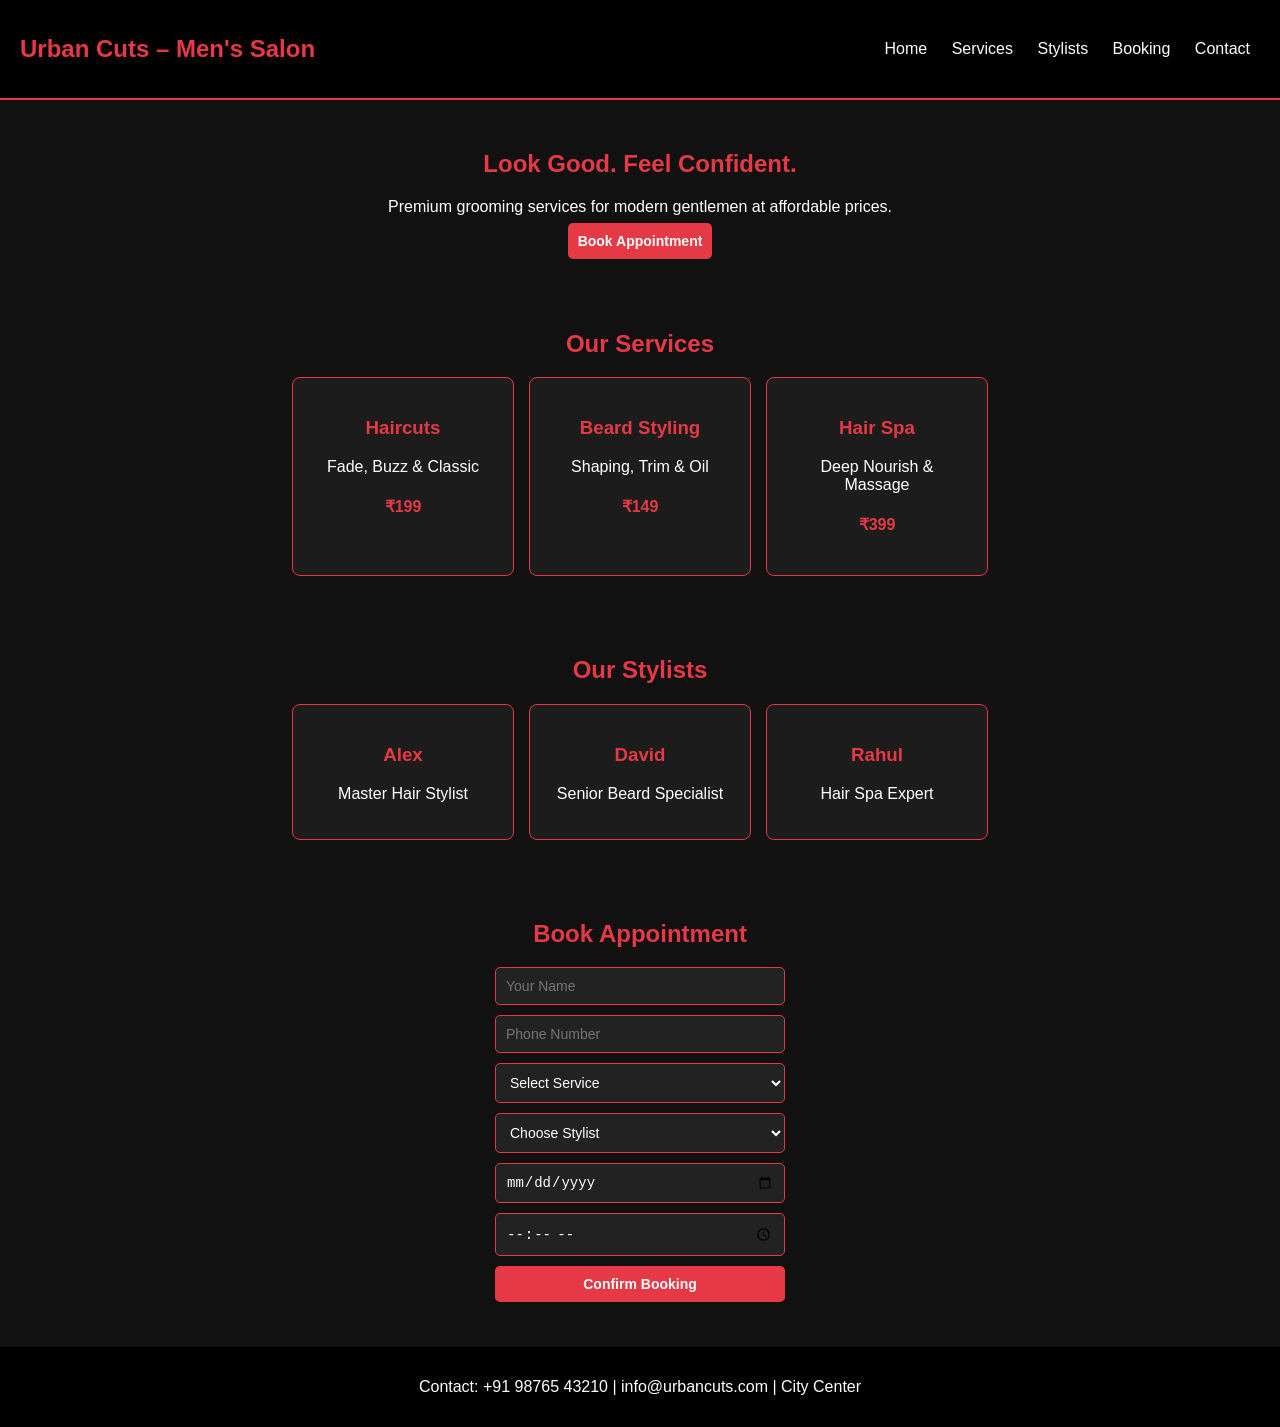
==== index.html @ 26adf1b4 "Urban Cuts - Men's Salon website" ====
<!DOCTYPE html>
<html lang="en">
<head>
  <meta charset="UTF-8">
  <meta name="viewport" content="width=device-width, initial-scale=1.0">
  <title>Urban Cuts – Men's Salon</title>
  <link rel="stylesheet" href="style.css">
</head>
<body>
  <header>
    <h2>Urban Cuts – Men's Salon</h2>
    <nav>
      <a href="#home">Home</a>
      <a href="#services">Services</a>
      <a href="#stylists">Stylists</a>
      <a href="#booking">Booking</a>
      <a href="#contact">Contact</a>
    </nav>
  </header>
  <main>
    <section id="home">
      <h1>Look Good. Feel Confident.</h1>
      <p>Premium grooming services for modern gentlemen at affordable prices.</p>
      <a href="#booking" class="btn">Book Appointment</a>
    </section>
    <section id="services">
      <h2>Our Services</h2>
      <div class="card-container">
        <div class="card">
          <h3>Haircuts</h3>
          <p>Fade, Buzz & Classic</p>
          <h4 class="price">₹199</h4>
        </div>
        <div class="card">
          <h3>Beard Styling</h3>
          <p>Shaping, Trim & Oil</p>
          <h4 class="price">₹149</h4>
        </div>
        <div class="card">
          <h3>Hair Spa</h3>
          <p>Deep Nourish & Massage</p>
          <h4 class="price">₹399</h4>
        </div>
      </div>
    </section>
    <section id="stylists">
      <h2>Our Stylists</h2>
      <div class="card-container">
        <div class="card">
          <h3>Alex</h3>
          <p>Master Hair Stylist</p>
        </div>
        <div class="card">
          <h3>David</h3>
          <p>Senior Beard Specialist</p>
        </div>
        <div class="card">
          <h3>Rahul</h3>
          <p>Hair Spa Expert</p>
        </div>
      </div>
    </section>
    <section id="booking">
      <h2>Book Appointment</h2>
      <form id="appointmentForm">
        <input type="text" id="custName" placeholder="Your Name">
        <input type="tel" id="custPhone" placeholder="Phone Number">
        <select id="serviceSelect">
          <option value="">Select Service</option>
          <option value="Haircuts">Haircuts - ₹199</option>
          <option value="Beard Styling">Beard Styling - ₹149</option>
          <option value="Hair Spa">Hair Spa - ₹399</option>
        </select>
        <select id="stylistSelect">
          <option value="">Choose Stylist</option>
          <option value="Alex">Alex (Master Stylist)</option>
          <option value="David">David (Beard Specialist)</option>
          <option value="Rahul">Rahul (Hair Spa Expert)</option>
        </select>
        <input type="date" id="bookDate">
        <input type="time" id="bookTime">
        <button type="submit" class="btn">Confirm Booking</button>
      </form>
    </section>
  </main>
  <footer id="contact">
    <p>Contact: +91 98765 43210 | info@urbancuts.com | City Center</p>
  </footer>
  <script src="script.js"></script>
</body>
</html>
---- style.css ----
body {
  margin: 0;
  background-color: #111111;
  color: #ffffff;
  font-family: Arial, sans-serif;
  text-align: center;
}
header, footer {
  background-color: #000000;
  padding: 15px 20px;
}
header {
  display: flex;
  justify-content: space-between;
  align-items: center;
  border-bottom: 2px solid #e63946;
}
nav a {
  color: #ffffff;
  margin: 0 10px;
  text-decoration: none;
}
h1, h2, h3, h4, nav a:hover {
  color: #e63946;
}
section {
  padding: 30px 15px;
}
.card-container {
  display: flex;
  justify-content: center;
  gap: 15px;
  flex-wrap: wrap;
}
.card {
  background-color: #1c1c1c;
  border: 1px solid #e63946;
  border-radius: 8px;
  padding: 20px;
  width: 180px;
}
form {
  max-width: 290px;
  margin: 15px auto;
  display: flex;
  flex-direction: column;
  gap: 10px;
}
input, select, .btn {
  padding: 10px;
  border-radius: 5px;
  font-size: 14px;
}
input, select {
  background-color: #222222;
  color: #ffffff;
  border: 1px solid #e63946;
}
.btn {
  background-color: #e63946;
  color: #ffffff;
  font-weight: bold;
  border: none;
  cursor: pointer;
  text-decoration: none;
}
.btn:hover {
  background-color: #ffffff;
  color: #e63946;
}
@media (max-width: 600px) {
  header {
    flex-direction: column;
    gap: 10px;
  }
}
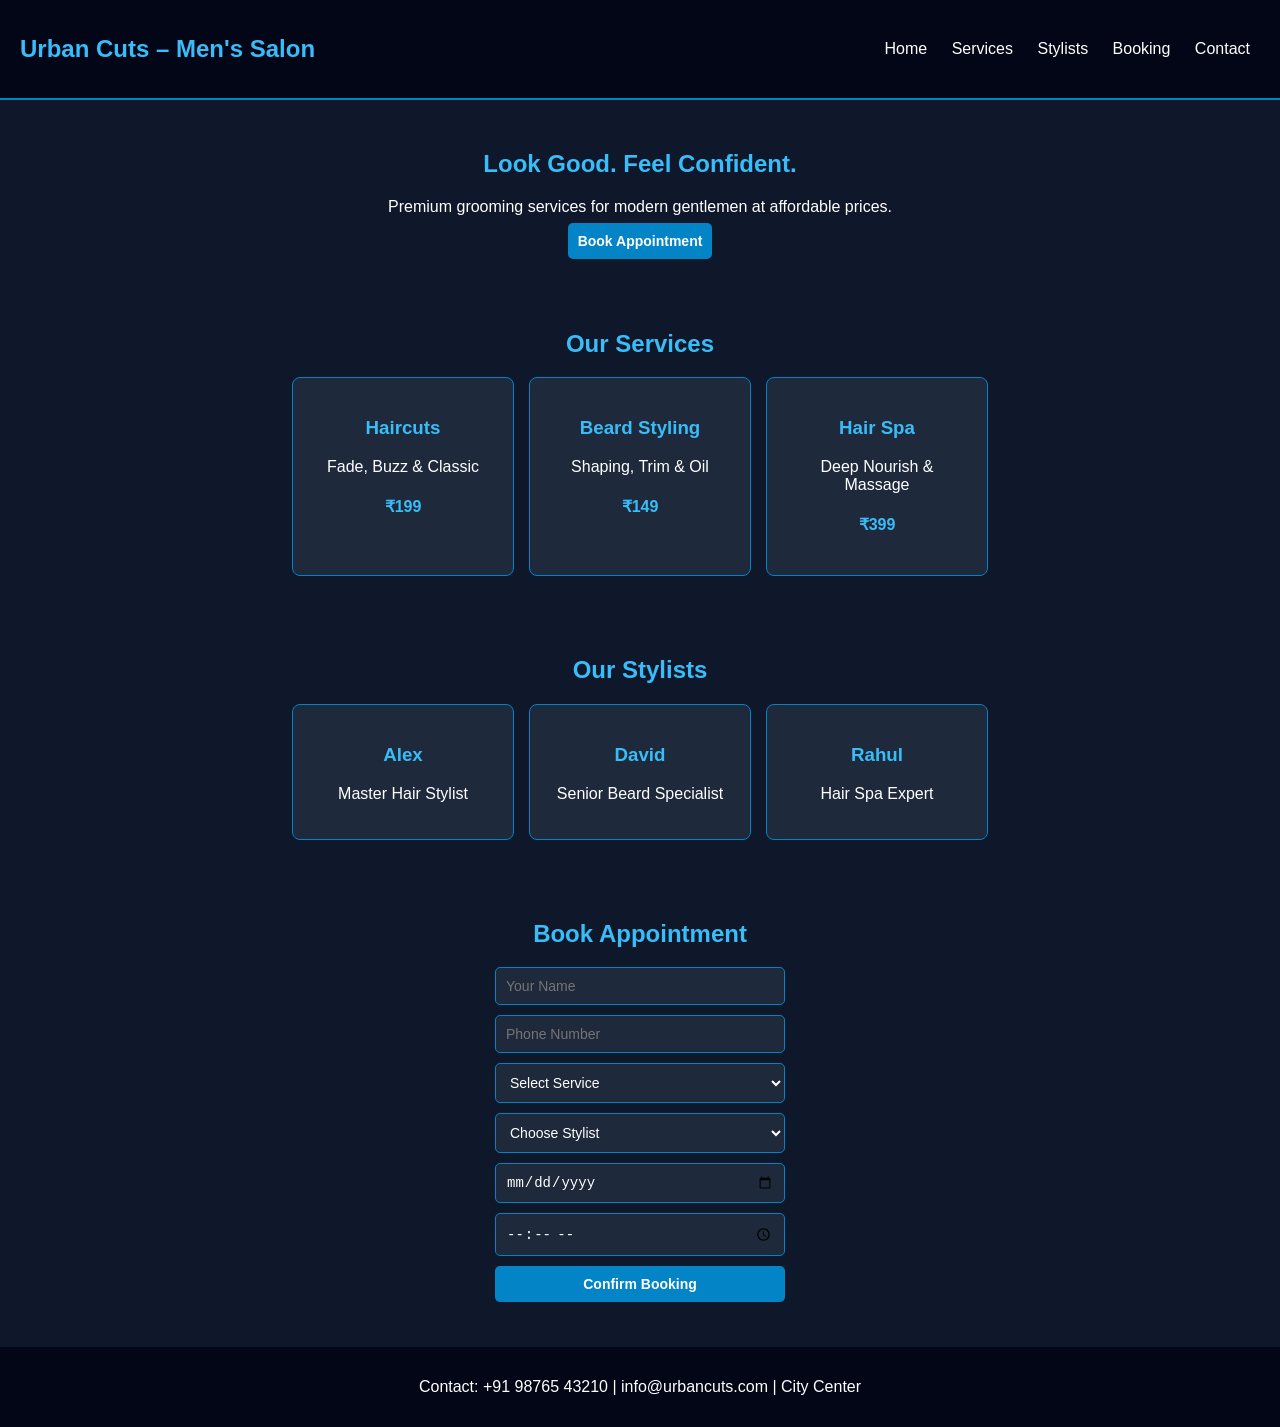
==== commit cf0683e9: "Add cache-buster to stylesheet link to force browser update" ====
--- a/index.html
+++ b/index.html
@@ -4,7 +4,7 @@
   <meta charset="UTF-8">
   <meta name="viewport" content="width=device-width, initial-scale=1.0">
   <title>Urban Cuts – Men's Salon</title>
-  <link rel="stylesheet" href="style.css">
+  <link rel="stylesheet" href="style.css?v=2">
 </head>
 <body>
   <header>
--- a/style.css
+++ b/style.css
@@ -1,19 +1,19 @@
 body {
   margin: 0;
-  background-color: #111111;
+  background-color: #0f172a;
   color: #ffffff;
   font-family: Arial, sans-serif;
   text-align: center;
 }
 header, footer {
-  background-color: #000000;
+  background-color: #020617;
   padding: 15px 20px;
 }
 header {
   display: flex;
   justify-content: space-between;
   align-items: center;
-  border-bottom: 2px solid #e63946;
+  border-bottom: 2px solid #0284c7;
 }
 nav a {
   color: #ffffff;
@@ -21,7 +21,7 @@
   text-decoration: none;
 }
 h1, h2, h3, h4, nav a:hover {
-  color: #e63946;
+  color: #38bdf8;
 }
 section {
   padding: 30px 15px;
@@ -33,8 +33,8 @@
   flex-wrap: wrap;
 }
 .card {
-  background-color: #1c1c1c;
-  border: 1px solid #e63946;
+  background-color: #1e293b;
+  border: 1px solid #0284c7;
   border-radius: 8px;
   padding: 20px;
   width: 180px;
@@ -52,12 +52,12 @@
   font-size: 14px;
 }
 input, select {
-  background-color: #222222;
+  background-color: #1e293b;
   color: #ffffff;
-  border: 1px solid #e63946;
+  border: 1px solid #0284c7;
 }
 .btn {
-  background-color: #e63946;
+  background-color: #0284c7;
   color: #ffffff;
   font-weight: bold;
   border: none;
@@ -66,7 +66,7 @@
 }
 .btn:hover {
   background-color: #ffffff;
-  color: #e63946;
+  color: #0284c7;
 }
 @media (max-width: 600px) {
   header {
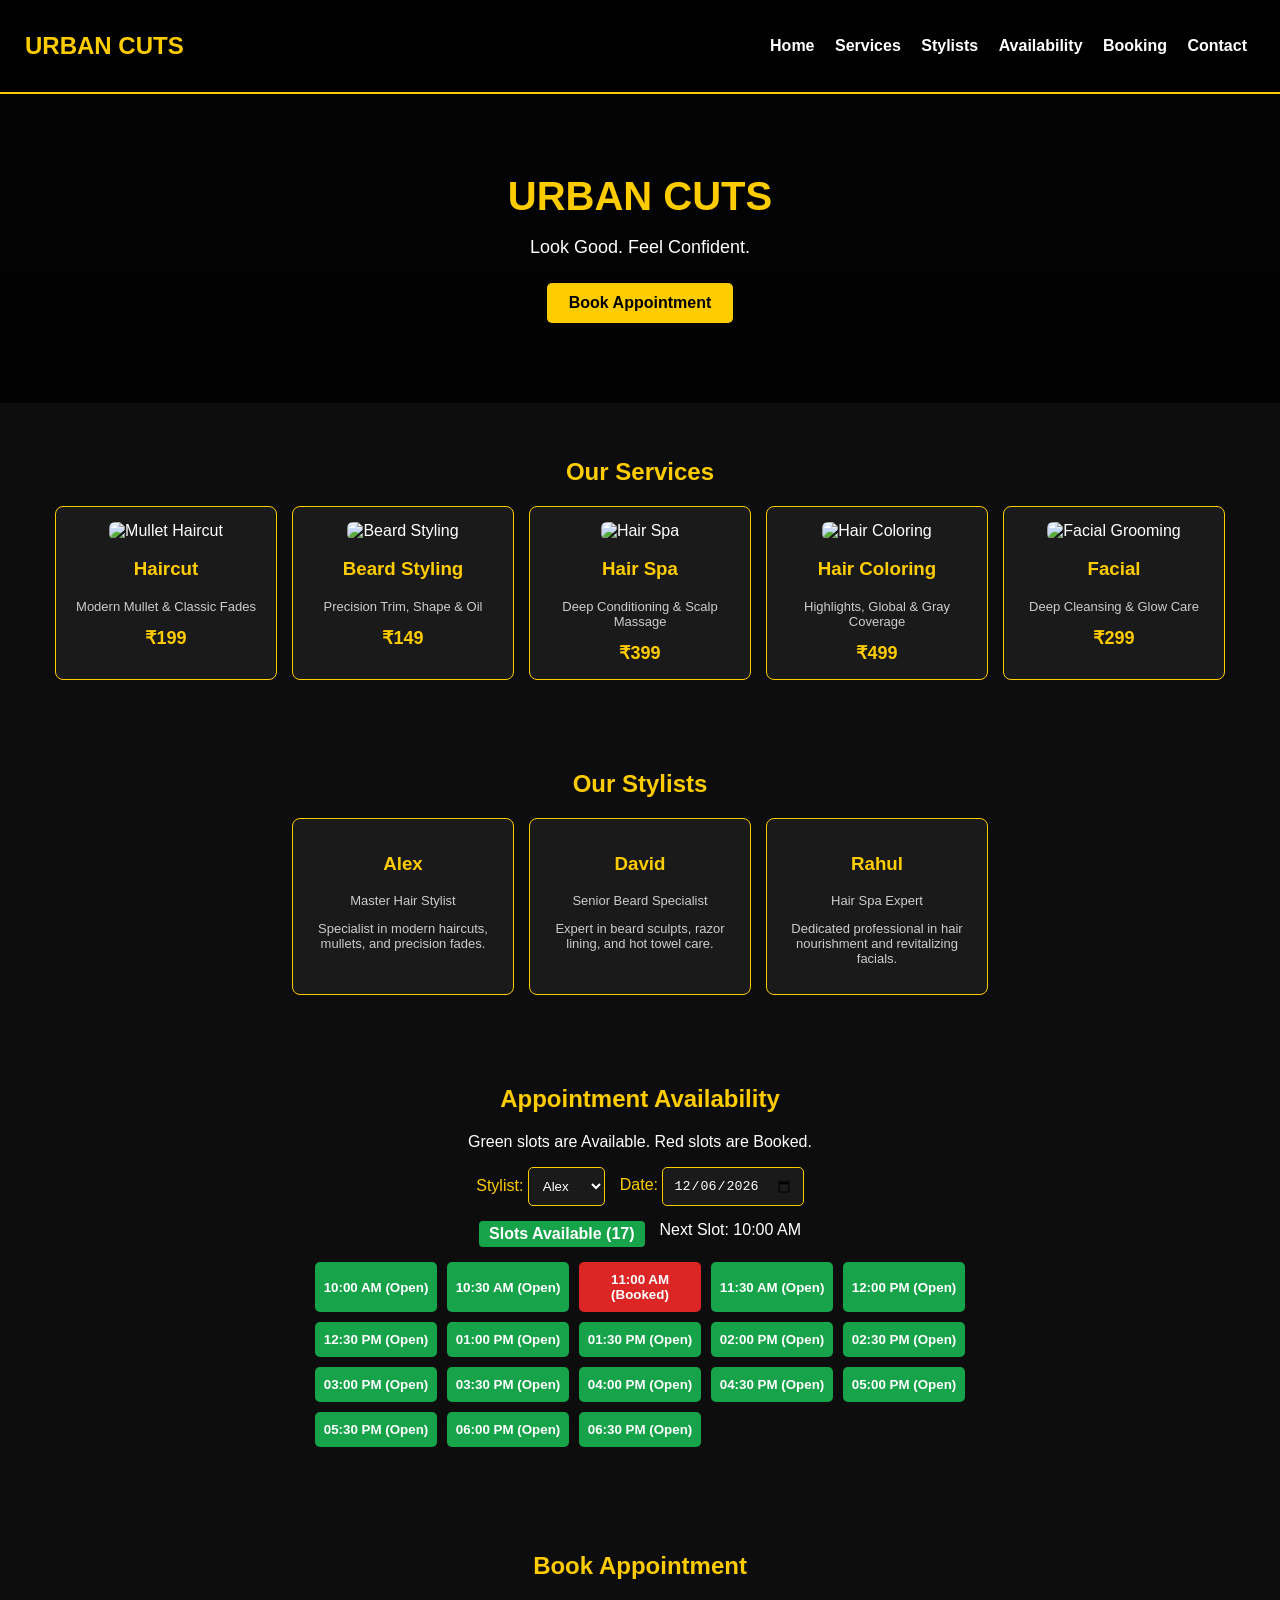
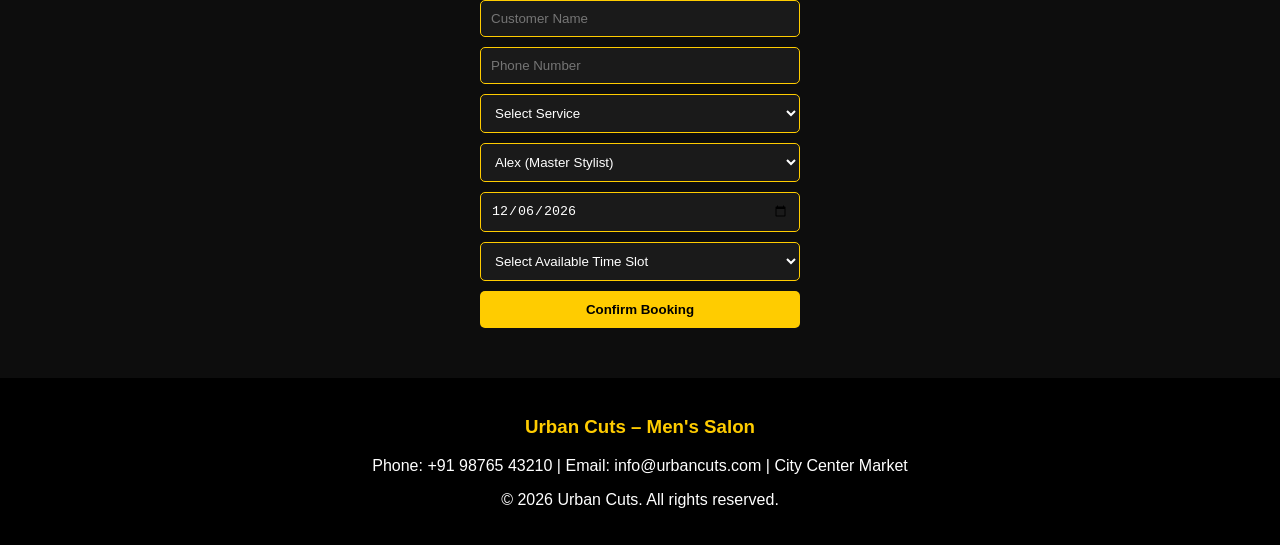
==== commit 5155026e: "Enhance Urban Cuts with Black and Yellow theme, slot availability, and localStorage" ====
--- a/index.html
+++ b/index.html
@@ -4,87 +4,137 @@
   <meta charset="UTF-8">
   <meta name="viewport" content="width=device-width, initial-scale=1.0">
   <title>Urban Cuts – Men's Salon</title>
-  <link rel="stylesheet" href="style.css?v=2">
+  <link rel="stylesheet" href="style.css?v=4">
 </head>
 <body>
   <header>
-    <h2>Urban Cuts – Men's Salon</h2>
+    <h2>URBAN CUTS</h2>
     <nav>
       <a href="#home">Home</a>
       <a href="#services">Services</a>
       <a href="#stylists">Stylists</a>
+      <a href="#availability">Availability</a>
       <a href="#booking">Booking</a>
       <a href="#contact">Contact</a>
     </nav>
   </header>
   <main>
-    <section id="home">
-      <h1>Look Good. Feel Confident.</h1>
-      <p>Premium grooming services for modern gentlemen at affordable prices.</p>
+    <section id="home" class="hero">
+      <h1>URBAN CUTS</h1>
+      <p class="tagline">Look Good. Feel Confident.</p>
       <a href="#booking" class="btn">Book Appointment</a>
     </section>
+
     <section id="services">
       <h2>Our Services</h2>
       <div class="card-container">
         <div class="card">
-          <h3>Haircuts</h3>
-          <p>Fade, Buzz & Classic</p>
-          <h4 class="price">₹199</h4>
+          <img src="https://images.unsplash.com/photo-1599351431202-1e0f0137899a?w=400" alt="Mullet Haircut">
+          <h3>Haircut</h3>
+          <p>Modern Mullet & Classic Fades</p>
+          <span class="price">₹199</span>
         </div>
         <div class="card">
+          <img src="https://images.unsplash.com/photo-1621605815971-fbc98d665033?w=400" alt="Beard Styling">
           <h3>Beard Styling</h3>
-          <p>Shaping, Trim & Oil</p>
-          <h4 class="price">₹149</h4>
+          <p>Precision Trim, Shape & Oil</p>
+          <span class="price">₹149</span>
         </div>
         <div class="card">
+          <img src="https://images.unsplash.com/photo-1560066984-138dadb4c035?w=400" alt="Hair Spa">
           <h3>Hair Spa</h3>
-          <p>Deep Nourish & Massage</p>
-          <h4 class="price">₹399</h4>
+          <p>Deep Conditioning & Scalp Massage</p>
+          <span class="price">₹399</span>
+        </div>
+        <div class="card">
+          <img src="https://images.unsplash.com/photo-1527799820374-dcf8d9d4a388?w=400" alt="Hair Coloring">
+          <h3>Hair Coloring</h3>
+          <p>Highlights, Global & Gray Coverage</p>
+          <span class="price">₹499</span>
+        </div>
+        <div class="card">
+          <img src="https://images.unsplash.com/photo-1512290900672-1f02e6b0ce4a?w=400" alt="Facial Grooming">
+          <h3>Facial</h3>
+          <p>Deep Cleansing & Glow Care</p>
+          <span class="price">₹299</span>
         </div>
       </div>
     </section>
+
     <section id="stylists">
       <h2>Our Stylists</h2>
       <div class="card-container">
-        <div class="card">
+        <div class="card stylist-card">
           <h3>Alex</h3>
-          <p>Master Hair Stylist</p>
+          <p class="role">Master Hair Stylist</p>
+          <p>Specialist in modern haircuts, mullets, and precision fades.</p>
         </div>
-        <div class="card">
+        <div class="card stylist-card">
           <h3>David</h3>
-          <p>Senior Beard Specialist</p>
+          <p class="role">Senior Beard Specialist</p>
+          <p>Expert in beard sculpts, razor lining, and hot towel care.</p>
         </div>
-        <div class="card">
+        <div class="card stylist-card">
           <h3>Rahul</h3>
-          <p>Hair Spa Expert</p>
+          <p class="role">Hair Spa Expert</p>
+          <p>Dedicated professional in hair nourishment and revitalizing facials.</p>
         </div>
       </div>
     </section>
+
+    <section id="availability">
+      <h2>Appointment Availability</h2>
+      <p>Green slots are Available. Red slots are Booked.</p>
+      <div class="avail-controls">
+        <label>Stylist:
+          <select id="availStylist">
+            <option value="Alex">Alex</option>
+            <option value="David">David</option>
+            <option value="Rahul">Rahul</option>
+          </select>
+        </label>
+        <label>Date:
+          <input type="date" id="availDate">
+        </label>
+      </div>
+      <div class="status-bar">
+        <span id="availStatus" class="status-badge">Slots Available</span>
+        <span id="nextSlotText">Next Slot: 10:00 AM</span>
+      </div>
+      <div id="slotsContainer" class="slots-grid"></div>
+    </section>
+
     <section id="booking">
       <h2>Book Appointment</h2>
       <form id="appointmentForm">
-        <input type="text" id="custName" placeholder="Your Name">
-        <input type="tel" id="custPhone" placeholder="Phone Number">
-        <select id="serviceSelect">
+        <input type="text" id="custName" placeholder="Customer Name" required>
+        <input type="tel" id="custPhone" placeholder="Phone Number" required>
+        <select id="bookService" required>
           <option value="">Select Service</option>
-          <option value="Haircuts">Haircuts - ₹199</option>
-          <option value="Beard Styling">Beard Styling - ₹149</option>
-          <option value="Hair Spa">Hair Spa - ₹399</option>
+          <option value="Haircut (₹199)">Haircut – ₹199</option>
+          <option value="Beard Styling (₹149)">Beard Styling – ₹149</option>
+          <option value="Hair Spa (₹399)">Hair Spa – ₹399</option>
+          <option value="Hair Coloring (₹499)">Hair Coloring – ₹499</option>
+          <option value="Facial (₹299)">Facial – ₹299</option>
         </select>
-        <select id="stylistSelect">
-          <option value="">Choose Stylist</option>
+        <select id="bookStylist" required>
           <option value="Alex">Alex (Master Stylist)</option>
           <option value="David">David (Beard Specialist)</option>
           <option value="Rahul">Rahul (Hair Spa Expert)</option>
         </select>
-        <input type="date" id="bookDate">
-        <input type="time" id="bookTime">
+        <input type="date" id="bookDate" required>
+        <select id="bookTime" required>
+          <option value="">Select Available Time Slot</option>
+        </select>
         <button type="submit" class="btn">Confirm Booking</button>
       </form>
     </section>
   </main>
+
   <footer id="contact">
-    <p>Contact: +91 98765 43210 | info@urbancuts.com | City Center</p>
+    <h3>Urban Cuts – Men's Salon</h3>
+    <p>Phone: +91 98765 43210 | Email: info@urbancuts.com | City Center Market</p>
+    <p>&copy; 2026 Urban Cuts. All rights reserved.</p>
   </footer>
   <script src="script.js"></script>
 </body>
--- a/style.css
+++ b/style.css
@@ -1,30 +1,47 @@
+html {
+  scroll-behavior: smooth;
+}
 body {
   margin: 0;
-  background-color: #0f172a;
+  background-color: #0d0d0d;
   color: #ffffff;
   font-family: Arial, sans-serif;
   text-align: center;
-}
-header, footer {
-  background-color: #020617;
-  padding: 15px 20px;
 }
 header {
   display: flex;
   justify-content: space-between;
   align-items: center;
-  border-bottom: 2px solid #0284c7;
+  padding: 12px 25px;
+  background-color: #000000;
+  border-bottom: 2px solid #ffcc00;
+}
+header h2, h2, h3, .price, .role, .hero h1, label {
+  color: #ffcc00;
 }
 nav a {
   color: #ffffff;
-  margin: 0 10px;
+  margin: 0 8px;
   text-decoration: none;
+  font-weight: bold;
 }
-h1, h2, h3, h4, nav a:hover {
-  color: #38bdf8;
+nav a:hover {
+  color: #ffcc00;
+}
+.hero {
+  padding: 80px 20px;
+  background: linear-gradient(rgba(0,0,0,0.75), rgba(0,0,0,0.85)), url('https://images.unsplash.com/photo-1585747860715-2ba37e788b70?w=1200') center/cover;
+}
+.hero h1 {
+  font-size: 40px;
+  margin: 0 0 10px;
+}
+.tagline {
+  font-size: 18px;
+  margin-bottom: 25px;
 }
 section {
-  padding: 30px 15px;
+  padding: 35px 15px;
 }
 .card-container {
   display: flex;
@@ -33,42 +50,95 @@
   flex-wrap: wrap;
 }
 .card {
-  background-color: #1e293b;
-  border: 1px solid #0284c7;
+  background-color: #1a1a1a;
+  border: 1px solid #ffcc00;
   border-radius: 8px;
-  padding: 20px;
-  width: 180px;
+  padding: 15px;
+  width: 190px;
+}
+.card img {
+  width: 100%;
+  height: 120px;
+  object-fit: cover;
+  border-radius: 6px;
+}
+.card p {
+  font-size: 13px;
+  color: #cccccc;
+}
+.price {
+  font-size: 18px;
+  font-weight: bold;
+}
+.avail-controls, .status-bar {
+  display: flex;
+  justify-content: center;
+  gap: 15px;
+  margin-bottom: 15px;
+  flex-wrap: wrap;
+}
+.status-badge {
+  background-color: #16a34a;
+  color: #ffffff;
+  padding: 4px 10px;
+  border-radius: 4px;
+  font-weight: bold;
+}
+.slots-grid {
+  display: grid;
+  grid-template-columns: repeat(auto-fit, minmax(110px, 1fr));
+  gap: 10px;
+  max-width: 650px;
+  margin: 15px auto;
+}
+.slot-btn {
+  padding: 10px 5px;
+  border: none;
+  border-radius: 5px;
+  font-weight: bold;
+  cursor: pointer;
+  color: #ffffff;
+}
+.slot-btn.available {
+  background-color: #16a34a;
+}
+.slot-btn.booked {
+  background-color: #dc2626;
+  cursor: not-allowed;
 }
 form {
-  max-width: 290px;
+  max-width: 320px;
   margin: 15px auto;
   display: flex;
   flex-direction: column;
   gap: 10px;
 }
-input, select, .btn {
+input, select {
   padding: 10px;
   border-radius: 5px;
-  font-size: 14px;
-}
-input, select {
-  background-color: #1e293b;
+  border: 1px solid #ffcc00;
+  background-color: #1a1a1a;
   color: #ffffff;
-  border: 1px solid #0284c7;
 }
 .btn {
-  background-color: #0284c7;
-  color: #ffffff;
+  display: inline-block;
+  background-color: #ffcc00;
+  color: #000000;
+  padding: 11px 22px;
+  border: none;
+  border-radius: 5px;
   font-weight: bold;
-  border: none;
   cursor: pointer;
   text-decoration: none;
 }
 .btn:hover {
   background-color: #ffffff;
-  color: #0284c7;
 }
-@media (max-width: 600px) {
+footer {
+  background-color: #000000;
+  padding: 20px 15px;
+}
+@media (max-width: 650px) {
   header {
     flex-direction: column;
     gap: 10px;
